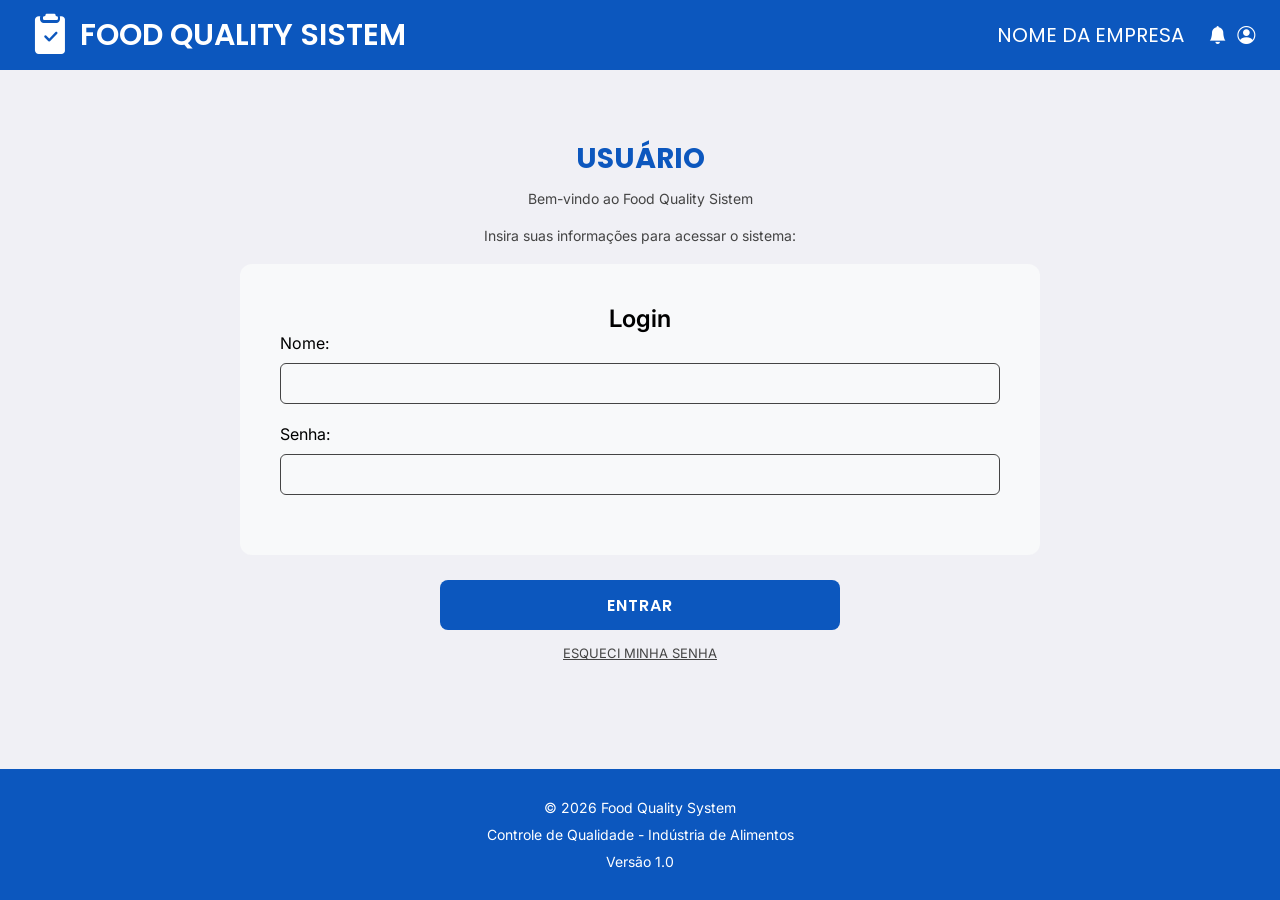
==== index.html @ fe4efb91 "Update and rename html/index.html to index.html" ====
<!DOCTYPE html>
<html lang="pt-br">
    <head>
        <meta charset="UTF-8">
        <meta name="viewport" content="width=device-width, initial-scale=1.0">
        <link rel="stylesheet" href="https://cdn.jsdelivr.net/npm/bootstrap-icons@1.13.1/font/bootstrap-icons.min.css">
        <link rel="stylesheet" href="styles.css">
        <link rel="stylesheet" href="login.css">
        <title>LOGIN</title>
    </head>


    <body>
        <header>
            <ul>
                <li class="logo_empresa"> <i class="bi bi-clipboard2-check-fill"></i></li>
                <li class="food_quality__sistem"> FOOD QUALITY SISTEM</li>
                <li class="nome_empresa"> NOME DA EMPRESA</li>
                <li class="sino"> <i class="bi bi-bell-fill"></i></li>
                <li class="user"><i class="bi bi-person-circle"></i></li>
            </ul>
        </header>


    <main>  
        <span>
            <h1>USUÁRIO</h1>
            <h2>Bem-vindo ao Food Quality Sistem</h2>
            <h3> Insira suas informações para acessar o sistema:</h3>
        </span>
        <section>
            <fieldset>
                <legend>Login</legend>
                Nome: <input type="email"><br>
                Senha: <input type="password"><br>
            </fieldset>
        </section>
        <div class="botoes-login">
            <a href="home.html" class="btn-entrar">ENTRAR</a>
            <button type="submit" class="btn-esqueci">ESQUECI MINHA SENHA</button>
        </div>
        </main>
        


    <footer>
        <p>© 2026 Food Quality System</p>
        <p>Controle de Qualidade - Indústria de Alimentos</p>
        <p>Versão 1.0</p>
        </footer> 
    </body> 

</html>
---- styles.css ----
@import url('https://fonts.googleapis.com/css2?family=Inter:wght@300;400;600&family=Poppins:wght@400;600&display=swap');

:root {
    --branco-background: #f8f9fa;
    --azul-sistema: #0C57BE;
    --verde-borda: #049953;
    --verde-fundo: #E1F3EA;
    --azul-fundo: #DDECFE;
    --laranja-borda: #F4921E;
    --laranja-fundo: #FEF0D8;
    --lilas-borda: #7A54EC;
    --lilas-fundo: #E5E2FE;
    --branco-texto: #ffffff;
    --branco-boxes: #ffffff;
    --cinza-background: #f0f0f5;
    --fonte-titulos: 'Poppins', sans-serif;
    --fonte-textos: 'Inter', sans-serif;
    --cinza-texto: #75757c;

}

*{
    margin: 0;
    padding: 0;
    box-sizing: border-box;
}

body{
    background-color: var(--branco-background);
}

header ul{
    background-color: var(--azul-sistema);
    color: var(--branco-texto);
    font-family: var(--fonte-titulos);
    display: flex;
    list-style: none;
    align-items: center;
    padding: 5px 20px;

}

.logo_empresa {
    font-size: 40px;
    padding: 0 10px;
}

.food_quality__sistem{
    font-size: 30px;
    font-weight: 600;
}

.nome_empresa{
    margin-left: auto;
    font-size: 20px;
    padding: 0 20px;
}

.sino, .user {
    font-size: 18px;
    padding: 0 5px;
    }

.menu_topo {
    display: flex;
    justify-content: center;
    gap: 100px;
    font-family: var(--fonte-textos);
    font-size: 18px;
    align-items: center;
    background-color: var(--azul-sistema);
    height: 40px;
    padding: 0 20px;
}

.menu_topo ul {
    list-style: none;
    height: 100%;
    display: flex;
}

.menu_topo li{
    height: 100%;
}

.menu_topo .item{
    text-decoration: none;
    color: var(--branco-texto);
    padding: 20 20px;  
    display: flex;
    align-items: center;
    height: 100%;
    padding: 0 40px;
    transition: 0.2s;
    gap: 10px
}

.menu_topo .item:hover{
    color: var(--azul-sistema);
    background-color: var(--branco-boxes);
    margin: 10 20 20 10px;
    border-radius: 10px;
}

footer {
    background-color: var(--azul-sistema);
    color: var(--branco-texto);
    font-family: var(--fonte-textos);
    padding: 30px 40px;
    margin-top: 40px;
    display: flex;
    flex-direction: column;
    justify-content: center;
    align-items: center;
    font-size: 14px;
    gap: 10px;
}
---- login.css ----
@import url('https://fonts.googleapis.com/css2?family=Inter:wght@300;400;600&family=Poppins:wght@400;600&display=swap');

:root {
    --branco-background: #f8f9fa;
    --azul-sistema: #0C57BE;
    --verde-borda: #049953;
    --verde-fundo: #E1F3EA;
    --azul-fundo: #DDECFE;
    --laranja-borda: #F4921E;
    --laranja-fundo: #FEF0D8;
    --lilas-borda: #7A54EC;
    --lilas-fundo: #E5E2FE;
    --branco-texto: #ffffff;
    --branco-boxes: #ffffff;
    --cinza-background: #f0f0f5;
    --fonte-titulos: 'Poppins', sans-serif;
    --fonte-textos: 'Inter', sans-serif;
    --cinza-texto: #444;
    --vermelho-texto-nc: #d32f2f;
    --vermelho-background-nc: #ffe5e5;
}

body {
    background-color: var(--cinza-background);
    display: flex;
    flex-direction: column;
    min-height: 100vh;
    font-family: var(--fonte-textos);
}

main{
    display: flex;
    flex: 1;
    flex-direction: column;
    align-items: center;
    justify-content: center;
    padding: 20px;
}

section{
    background-color: var(--branco-background);
    padding: 40px;
    border-radius: 12px;
    width: 100%;
    max-width: 800px;
}

fieldset {
    border: none;
    padding: 0;
}

legend{
    font-weight: 600;
    font-size: 24px;
    margin: 0 auto;
    padding: 0 10px;
}

h1 {
    font-family: var(--fonte-titulos);
    font-size: 28px;
    color: var(--azul-sistema);
    text-align: center;
    margin-bottom: 10px;
}

h2, h3 {
    text-align: center;
    font-size: 14px;
    color: var(--cinza-texto);
    margin-bottom: 20px;
    font-weight: 400;
}

input {
    width: 100%;
    padding: 12px;
    margin: 10px 0 20px 0;
    border: 1px solid var(--cinza-texto);
    border-radius: 6px;
    background-color: var(--branco-background);
    outline: none;
    transition: border-color 0.3s;
}

.botoes-login {
    display: flex;
    flex-direction: column;
    align-items: center;
    gap: 15px;
    width: 100%;
    max-width: 400px;
    margin-top: 25px;
}

.btn-entrar {
    text-decoration: none;
    display: flex;
    align-items: center;
    justify-content: center;
    width: 100%;
    height: 50px;
    letter-spacing: 1px;
    background-color: var(--azul-sistema);
    color: var(--branco-texto);
    border-radius: 8px;
    font-family: var(--fonte-titulos);
    font-weight: 600;
    font-size: 16px;
    transition: all 0.3s ease;
   
}

.btn-entrar:hover {
    background-color: var(--azul-fundo);
    color: var(--cinza-texto);
    box-shadow: 0 6px 15px var(--cinza-texto);
    transform: translateY(-3px);
}

.btn-esqueci {
    background-color: transparent;
    border: none;
    color: var(--cinza-texto);
    font-family: var(--fonte-textos);
    font-size: 13px;
    cursor: pointer;
    text-decoration: underline;
    transition: color 0.3s;
}

.btn-esqueci:hover {
    color: var(--azul-sistema);
}
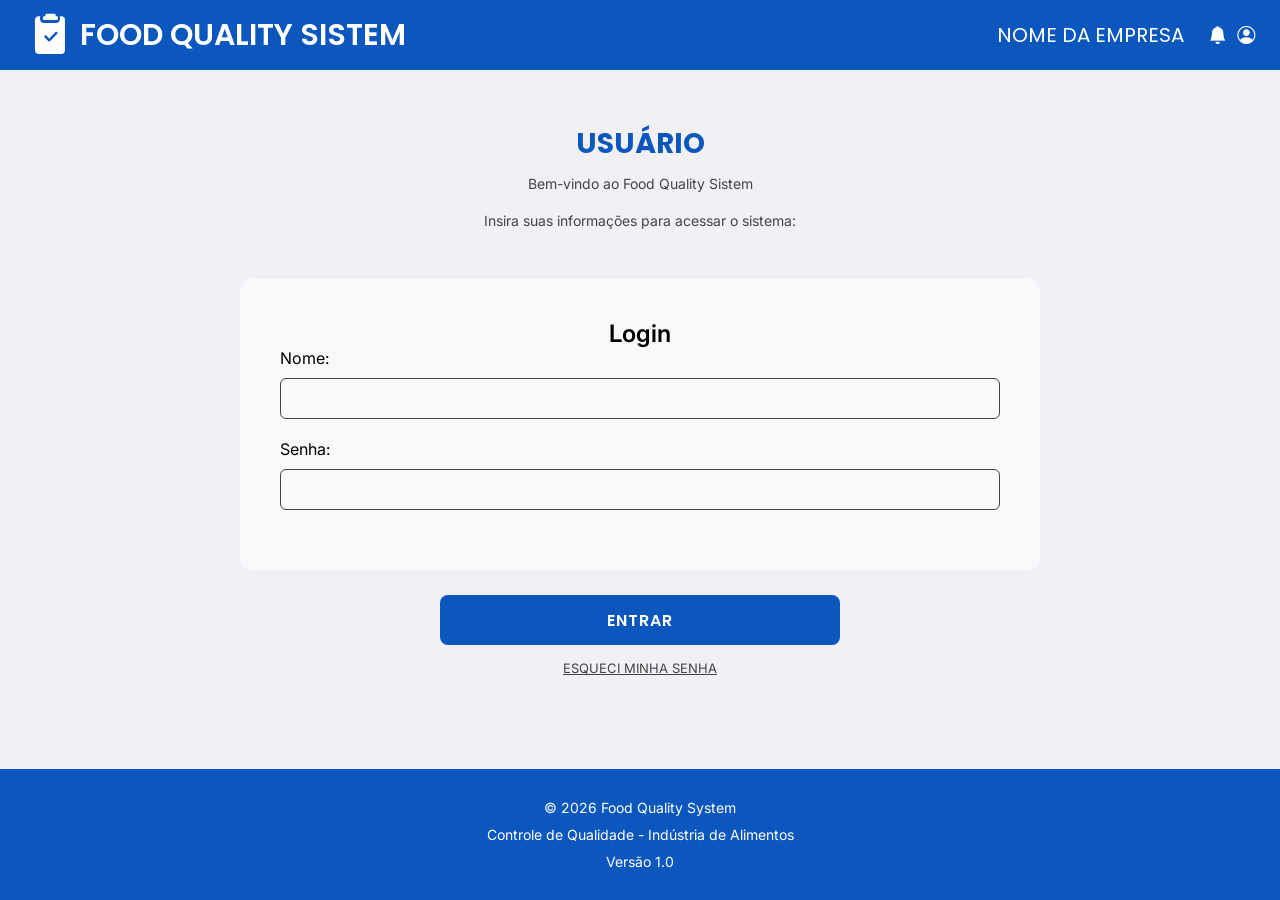
==== commit 01feca9e: "Movi os arquivos HTML para a raiz para corrigir o 404" ====
--- a/index.html
+++ b/index.html
@@ -1,53 +1,63 @@
-<!DOCTYPE html>
-<html lang="pt-br">
-    <head>
-        <meta charset="UTF-8">
-        <meta name="viewport" content="width=device-width, initial-scale=1.0">
-        <link rel="stylesheet" href="https://cdn.jsdelivr.net/npm/bootstrap-icons@1.13.1/font/bootstrap-icons.min.css">
-        <link rel="stylesheet" href="styles.css">
-        <link rel="stylesheet" href="login.css">
-        <title>LOGIN</title>
-    </head>
-
-
-    <body>
-        <header>
-            <ul>
-                <li class="logo_empresa"> <i class="bi bi-clipboard2-check-fill"></i></li>
-                <li class="food_quality__sistem"> FOOD QUALITY SISTEM</li>
-                <li class="nome_empresa"> NOME DA EMPRESA</li>
-                <li class="sino"> <i class="bi bi-bell-fill"></i></li>
-                <li class="user"><i class="bi bi-person-circle"></i></li>
-            </ul>
-        </header>
-
-
-    <main>  
-        <span>
-            <h1>USUÁRIO</h1>
-            <h2>Bem-vindo ao Food Quality Sistem</h2>
-            <h3> Insira suas informações para acessar o sistema:</h3>
-        </span>
-        <section>
-            <fieldset>
-                <legend>Login</legend>
-                Nome: <input type="email"><br>
-                Senha: <input type="password"><br>
-            </fieldset>
-        </section>
-        <div class="botoes-login">
-            <a href="home.html" class="btn-entrar">ENTRAR</a>
-            <button type="submit" class="btn-esqueci">ESQUECI MINHA SENHA</button>
-        </div>
-        </main>
-        
-
-
-    <footer>
-        <p>© 2026 Food Quality System</p>
-        <p>Controle de Qualidade - Indústria de Alimentos</p>
-        <p>Versão 1.0</p>
-        </footer> 
-    </body> 
-
-</html>
+<!DOCTYPE html>
+<html lang="pt-br">
+    <head>
+        <meta charset="UTF-8">
+        <meta name="viewport" content="width=device-width, initial-scale=1.0">
+        <link rel="stylesheet" href="https://cdn.jsdelivr.net/npm/bootstrap-icons@1.13.1/font/bootstrap-icons.min.css">
+        <link rel="stylesheet" href="/css/styles.css">
+        <link rel="stylesheet" href="/css/login.css">
+        <title>LOGIN</title>
+    </head>
+
+
+    <body>
+        <header>
+            <ul>
+                <li class="logo-empresa"> <i class="bi bi-clipboard2-check-fill"></i></li>
+                <li class="food-quality-sistem"> FOOD QUALITY SISTEM</li>
+                <li class="nome-empresa"> NOME DA EMPRESA</li>
+                <li class="sino"> <i class="bi bi-bell-fill"></i></li>
+                <li class="user"><i class="bi bi-person-circle"></i></li>
+            </ul>
+        </header>
+
+
+    <main>  
+        <div class="titulo-login">
+            <h1>USUÁRIO</h1>
+            <h2>Bem-vindo ao Food Quality Sistem</h2>
+            <h3> Insira suas informações para acessar o sistema:</h3>
+        </div>
+
+
+
+        <section>
+            <fieldset>
+                <legend>Login</legend>
+
+                <label for="login"> Nome: </label>
+                <input id="login" type="email"><br>
+
+                <label for="senha">Senha:</label>
+                <input id="senha" type="password"><br>
+            </fieldset>
+        </section>
+        <div class="botoes-login">
+            <a href="home.html" id="botao-add" class="btn-entrar">ENTRAR</a>
+            <button type="submit" class="btn-esqueci">ESQUECI MINHA SENHA</button>
+        </div>
+    </main>
+        
+
+
+    <footer>
+        <p>© 2026 Food Quality System</p>
+        <p>Controle de Qualidade - Indústria de Alimentos</p>
+        <p>Versão 1.0</p>
+        </footer> 
+
+    
+    <script src="/js/login.js"></script>
+    </body> 
+
+</html>
--- a/css/styles.css
+++ b/css/styles.css
@@ -0,0 +1,229 @@
+ /*Estilização das partes compartilhadas por todas as páginas*/
+ 
+ 
+ @import url('https://fonts.googleapis.com/css2?family=Inter:wght@300;400;600&family=Poppins:wght@400;600&display=swap');
+
+:root {
+    --branco-background: #f8f9fa;
+    --azul-sistema: #0C57BE;
+    --verde-borda: #049953;
+    --verde-fundo: #E1F3EA;
+    --azul-fundo: #DDECFE;
+    --laranja-borda: #F4921E;
+    --laranja-fundo: #FEF0D8;
+    --lilas-borda: #7A54EC;
+    --lilas-fundo: #E5E2FE;
+    --branco-texto: #ffffff;
+    --branco-boxes: #ffffff;
+    --cinza-background: #f0f0f5;
+    --fonte-titulos: 'Poppins', sans-serif;
+    --fonte-textos: 'Inter', sans-serif;
+    --cinza-texto: #75757c;
+
+}
+
+*{
+    margin: 0;
+    padding: 0;
+    box-sizing: border-box;
+}
+
+body{
+    background-color: var(--branco-background);
+}
+
+header ul{
+    background-color: var(--azul-sistema);
+    color: var(--branco-texto);
+    font-family: var(--fonte-titulos);
+    display: flex;
+    list-style: none;
+    align-items: center;
+    padding: 5px 20px;
+
+}
+
+.logo-empresa {
+    font-size: 40px;
+    padding: 0 10px;
+}
+
+.food-quality-sistem{
+    font-size: 30px;
+    font-weight: 600;
+}
+
+.nome-empresa{
+    margin-left: auto;
+    font-size: 20px;
+    padding: 0 20px;
+}
+
+.sino, .user {
+    font-size: 18px;
+    padding: 0 5px;
+    }
+
+.menu-topo {
+    display: flex;
+    justify-content: center;
+    gap: 100px;
+    font-family: var(--fonte-textos);
+    font-size: 18px;
+    align-items: center;
+    background-color: var(--azul-sistema);
+    height: 40px;
+    padding: 0 20px;
+}
+
+.menu-topo ul {
+    list-style: none;
+    height: 100%;
+    display: flex;
+}
+
+.menu-topo li{
+    height: 100%;
+}
+
+.menu-topo .item{
+    text-decoration: none;
+    color: var(--branco-texto);
+    padding: 20 20px;  
+    display: flex;
+    align-items: center;
+    height: 100%;
+    padding: 0 40px;
+    transition: 0.2s;
+    gap: 10px
+}
+
+.menu-topo .item:hover{
+    color: var(--azul-sistema);
+    background-color: var(--branco-boxes);
+    margin: 10 20 20 10px;
+    border-radius: 10px;
+}
+
+footer {
+    background-color: var(--azul-sistema);
+    color: var(--branco-texto);
+    font-family: var(--fonte-textos);
+    padding: 30px 40px;
+    margin-top: 40px;
+    display: flex;
+    flex-direction: column;
+    justify-content: center;
+    align-items: center;
+    font-size: 14px;
+    gap: 10px;
+}
+
+/*Configuração para tablet*/
+
+@media (max-width: 820px){
+
+     header ul{
+        flex-wrap: wrap;
+        justify-content: center;
+        gap: 10px;
+        padding: 15px;
+        text-align: center;
+    }
+
+    .logo-empresa{
+        font-size: 32px;
+    }
+
+    .food-quality-sistem{
+        font-size: 22px;
+        width: 100%;
+    }
+
+    .nome-empresa{
+        margin-left: 0;
+        font-size: 16px;
+    }
+
+    .menu-topo{
+        gap: 10px;
+        justify-content: center;
+        flex-wrap: wrap;
+        height: auto;
+        padding: 10px;
+    }
+
+    .menu-topo ul{
+        height: auto;
+    }
+
+    .menu-topo .item{
+        padding: 10px 15px;
+        border-radius: 10px;
+        font-size: 14px;
+    }
+
+}
+
+
+/*Configuração para celular*/
+
+
+@media (max-width: 480px){
+
+    header ul{
+        flex-direction: column;
+        justify-content: center;
+        gap: 8px;
+        padding: 15px 10px;
+        text-align: center;
+    }
+
+    .logo-empresa{
+        font-size: 30px;
+    }
+
+    .food-quality-sistem{
+        font-size: 18px;
+    }
+
+    .nome-empresa{
+        display: none;
+    }
+
+    .sino,
+    .user{
+        font-size: 22px;
+    }
+
+    /* MENU */
+
+    .menu-topo{
+        display: grid;
+        grid-template-columns: repeat(5, 1fr);
+        gap: 5px;
+        padding: 10px 5px;
+        height: auto;
+    }
+
+    .menu-topo ul{
+        width: 100%;
+    }
+
+    .menu-topo .item{
+        justify-content: center;
+        padding: 12px 5px;
+        border-radius: 10px;
+    }
+
+    /* ESCONDE TEXTO */
+
+    .menu-topo .item span{
+        display: none;
+    }
+
+    .menu-topo .item i{
+        font-size: 20px;
+    }
+
+}
--- a/css/login.css
+++ b/css/login.css
@@ -0,0 +1,194 @@
+@import url('https://fonts.googleapis.com/css2?family=Inter:wght@300;400;600&family=Poppins:wght@400;600&display=swap');
+
+:root {
+    --branco-background: #f8f9fa;
+    --azul-sistema: #0C57BE;
+    --verde-borda: #049953;
+    --verde-fundo: #E1F3EA;
+    --azul-fundo: #DDECFE;
+    --laranja-borda: #F4921E;
+    --laranja-fundo: #FEF0D8;
+    --lilas-borda: #7A54EC;
+    --lilas-fundo: #E5E2FE;
+    --branco-texto: #ffffff;
+    --branco-boxes: #ffffff;
+    --cinza-background: #f0f0f5;
+    --fonte-titulos: 'Poppins', sans-serif;
+    --fonte-textos: 'Inter', sans-serif;
+    --cinza-texto: #444;
+    --vermelho-texto-nc: #d32f2f;
+    --vermelho-background-nc: #ffe5e5;
+}
+
+
+.titulo-login{
+    text-align: center;
+    margin-bottom: 30px;
+}
+
+
+body {
+    background-color: var(--cinza-background);
+    display: flex;
+    flex-direction: column;
+    min-height: 100vh;
+    font-family: var(--fonte-textos);
+}
+
+main{
+    display: flex;
+    flex: 1;
+    flex-direction: column;
+    align-items: center;
+    justify-content: center;
+    padding: 40px 20px;
+}
+
+section{
+    background-color: var(--branco-background);
+    padding: 40px;
+    border-radius: 12px;
+    width: 100%;
+    max-width: 800px;
+}
+
+fieldset {
+    border: none;
+    padding: 0;
+}
+
+legend{
+    font-weight: 600;
+    font-size: 24px;
+    margin: 0 auto;
+    padding: 0 10px;
+}
+
+h1 {
+    font-family: var(--fonte-titulos);
+    font-size: 28px;
+    color: var(--azul-sistema);
+    text-align: center;
+    margin-bottom: 10px;
+}
+
+h2, h3 {
+    text-align: center;
+    font-size: 14px;
+    color: var(--cinza-texto);
+    margin-bottom: 20px;
+    font-weight: 400;
+}
+
+input {
+    width: 100%;
+    padding: 12px;
+    margin: 10px 0 20px 0;
+    border: 1px solid var(--cinza-texto);
+    border-radius: 6px;
+    background-color: var(--branco-background);
+    outline: none;
+    transition: border-color 0.3s;
+}
+
+.botoes-login {
+    display: flex;
+    flex-direction: column;
+    align-items: center;
+    gap: 15px;
+    width: 100%;
+    max-width: 400px;
+    margin-top: 25px;
+}
+
+.btn-entrar {
+    text-decoration: none;
+    display: flex;
+    align-items: center;
+    justify-content: center;
+    width: 100%;
+    height: 50px;
+    letter-spacing: 1px;
+    background-color: var(--azul-sistema);
+    color: var(--branco-texto);
+    border-radius: 8px;
+    font-family: var(--fonte-titulos);
+    font-weight: 600;
+    font-size: 16px;
+    transition: all 0.3s ease;
+   
+}
+
+.btn-entrar:hover {
+    background-color: var(--azul-fundo);
+    color: var(--cinza-texto);
+    box-shadow: 0 6px 15px var(--cinza-texto);
+    transform: translateY(-3px);
+}
+
+.btn-esqueci {
+    background-color: transparent;
+    border: none;
+    color: var(--cinza-texto);
+    font-family: var(--fonte-textos);
+    font-size: 13px;
+    cursor: pointer;
+    text-decoration: underline;
+    transition: color 0.3s;
+}
+
+.btn-esqueci:hover {
+    color: var(--azul-sistema);
+}
+
+
+/*Configuração para tablet*/
+
+@media (max-width: 820px){
+
+     section{
+        max-width: 450px;
+    }
+
+}
+
+/*Configuração para celular*/
+
+
+@media (max-width: 480px){
+
+    main{
+        padding: 20px 15px;
+    }
+
+    section{
+        padding: 25px 20px;
+        border-radius: 15px;
+    }
+
+    h1{
+        font-size: 24px;
+    }
+
+    h2, h3{
+        font-size: 13px;
+    }
+
+    legend{
+        font-size: 20px;
+    }
+
+    input{
+        padding: 12px;
+        font-size: 14px;
+    }
+
+    .botoes-login{
+        max-width: 100%;
+    }
+
+    .btn-entrar{
+        height: 48px;
+        font-size: 15px;
+    }
+}
